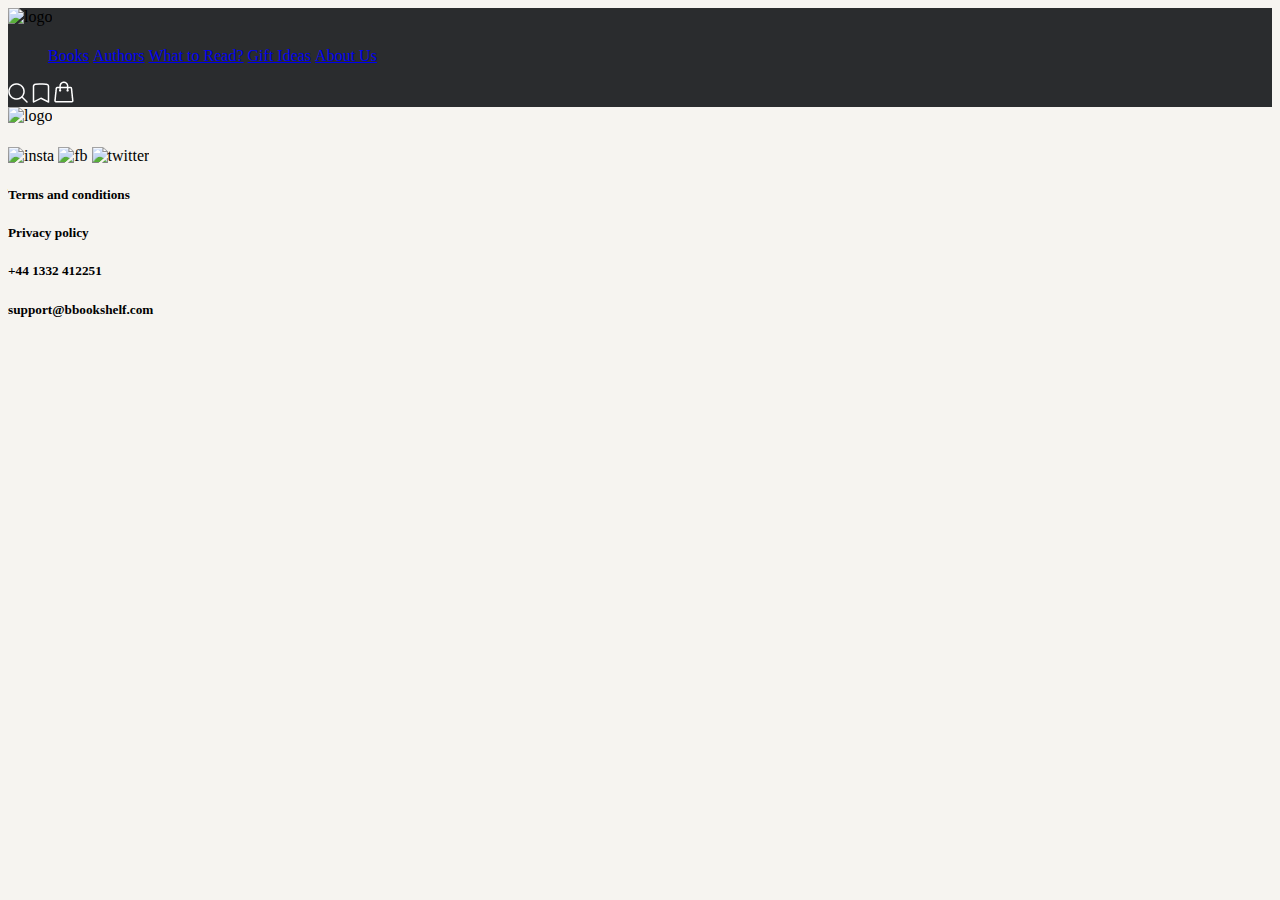
==== index.html @ 76af15f4 "book store layout" ====
<!DOCTYPE html>
<html lang="en">
  <head>
    <meta charset="UTF-8" />
    <meta name="viewport" content="width=device-width, initial-scale=1.0" />
    <title>Tugasan Minggu 2</title>
    <link rel="stylesheet" href="style.css" />
  </head>
  <body style="background-color: #f6f4f0">
    <header style="background-color: #2a2c2e">
      <nav class="header-nav">
        <!-- logo -->
        <div class="header__logo">
          <img src="#" alt="logo" />
          <h1></h1>
        </div>
        <!-- link -->
        <ul class="header__menu">
          <li><a href="#">Books</a></li>
          <li><a href="#">Authors</a></li>
          <li><a href="#">What to Read?</a></li>
          <li><a href="#">Gift Ideas</a></li>
          <li><a href="#">About Us</a></li>
        </ul>
        <!-- social icon -->
        <div class="header__icon">
          <img src="/assets/search.png" alt="search" />
          <img src="/assets/Intersect.png" alt="bookmark" />
          <img src="/assets/cart.png" alt="cart" />
        </div>
        <!-- login -->
        <div class="header__login"></div>
      </nav>
    </header>
    <section class="list-book">
      <!-- list book -->
      <div class="list-book-card">
        <div class="list-book-card__image"></div>
        <div class="list-book-card__author"></div>
        <div class="list-book-card__title"></div>
        <div class="list-book-card__feedback">
          <div class="list-book__feedback__comment"></div>
          <div class="list-book__feedback__rate"></div>
        </div>
        <div class="list-book__price"></div>
      </div>
    </section>
    <footer class="footer">
      <div class="footer__logo">
        <img src="#" alt="logo" />
        <h1></h1>
      </div>
      <div class="footer__social">
        <img src="#" alt="insta" />
        <img src="#" alt="fb" />
        <img src="#" alt="twitter" />
      </div>
      <div class="footer__info">
        <h5>Terms and conditions</h5>
        <h5>Privacy policy</h5>
        <h5>+44 1332 412251</h5>
        <h5>support@bbookshelf.com</h5>
      </div>
    </footer>
  </body>
</html>
---- style.css ----
.header__menu li {
  display: inline;
  list-style: none;
}
.header__menu li::marker {
  color: azure;
}
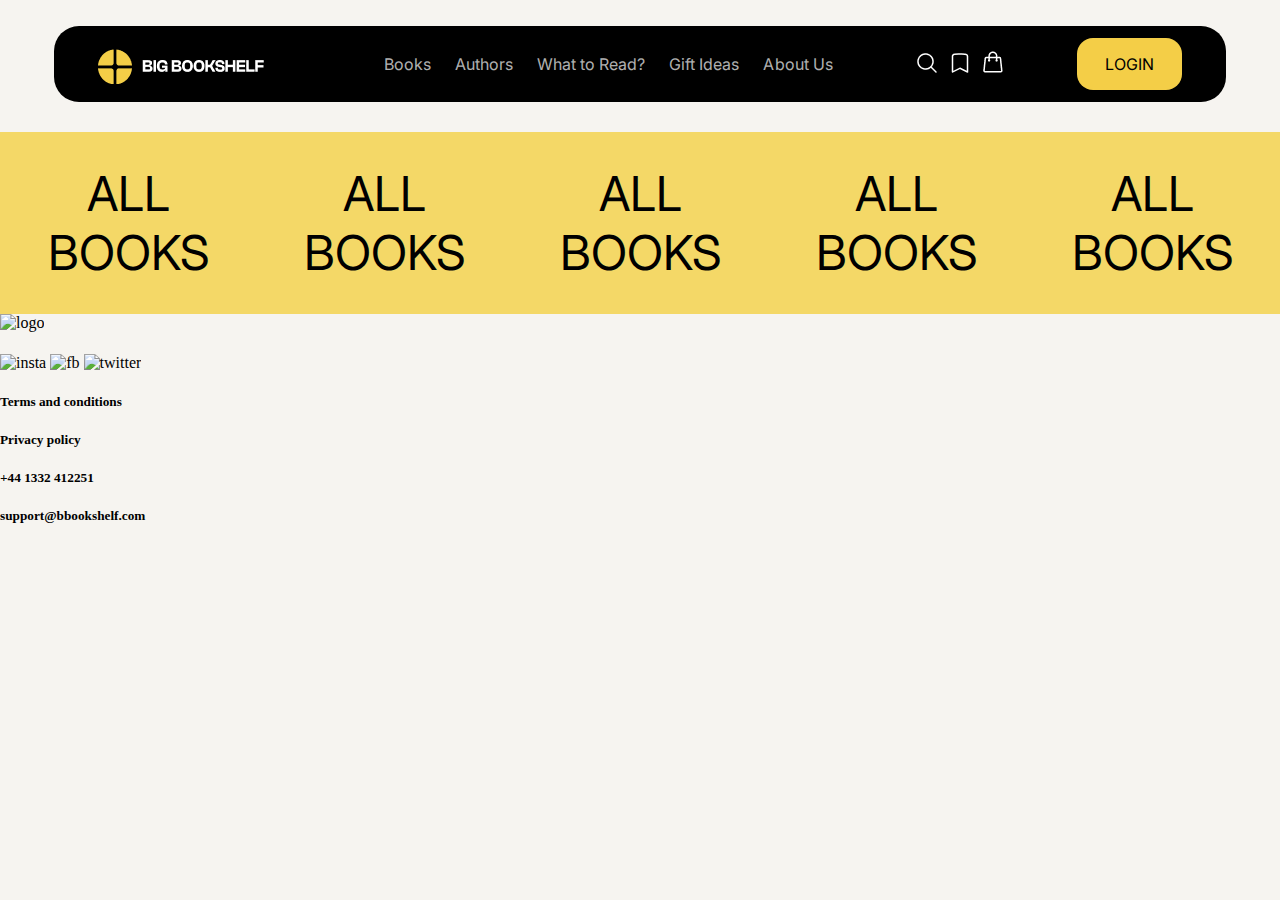
==== commit c6ff4720: "nav bar" ====
--- a/index.html
+++ b/index.html
@@ -5,22 +5,25 @@
     <meta name="viewport" content="width=device-width, initial-scale=1.0" />
     <title>Tugasan Minggu 2</title>
     <link rel="stylesheet" href="style.css" />
+    <link
+      href="https://fonts.googleapis.com/css2?family=Inter:wght@400;700&display=swap"
+      rel="stylesheet"
+    />
   </head>
   <body style="background-color: #f6f4f0">
-    <header style="background-color: #2a2c2e">
+    <header class="header">
       <nav class="header-nav">
         <!-- logo -->
         <div class="header__logo">
-          <img src="#" alt="logo" />
-          <h1></h1>
+          <img src="/assets/logo.png" alt="logo" />
         </div>
         <!-- link -->
-        <ul class="header__menu">
-          <li><a href="#">Books</a></li>
-          <li><a href="#">Authors</a></li>
-          <li><a href="#">What to Read?</a></li>
-          <li><a href="#">Gift Ideas</a></li>
-          <li><a href="#">About Us</a></li>
+        <ul class="header-menu">
+          <li class="link_items"><a href="#">Books</a></li>
+          <li class="link_items"><a href="#">Authors</a></li>
+          <li class="link_items"><a href="#">What to Read?</a></li>
+          <li class="link_items"><a href="#">Gift Ideas</a></li>
+          <li class="link_items"><a href="#">About Us</a></li>
         </ul>
         <!-- social icon -->
         <div class="header__icon">
@@ -29,8 +32,17 @@
           <img src="/assets/cart.png" alt="cart" />
         </div>
         <!-- login -->
-        <div class="header__login"></div>
+        <div class="header__login">
+          <button class="header__loginbutton">LOGIN</button>
+        </div>
       </nav>
+      <div class="titlebar" style="width: 100%; background-color: #f4d867">
+        <h1>ALL BOOKS</h1>
+        <h1>ALL BOOKS</h1>
+        <h1>ALL BOOKS</h1>
+        <h1>ALL BOOKS</h1>
+        <h1>ALL BOOKS</h1>
+      </div>
     </header>
     <section class="list-book">
       <!-- list book -->
--- a/style.css
+++ b/style.css
@@ -1,7 +1,82 @@
-.header__menu li {
+body {
+  margin: 0;
+}
+.header {
+  display: flex;
+  flex-direction: column;
+  align-items: center;
+  gap: 30px;
+  margin: 0;
+}
+.header-nav {
+  display: flex;
+  justify-content: space-around;
+  align-items: center;
+  background-color: #000;
+  padding: 10px;
+  border-radius: 25px;
+  width: 90%;
+  margin-top: 26px;
+}
+.header-menu li {
   display: inline;
-  list-style: none;
 }
-.header__menu li::marker {
-  color: azure;
+
+.header-menu li a {
+  text-decoration: none;
 }
+.link_items {
+  font-family: Inter;
+  font-size: 16px;
+  font-weight: 400;
+  line-height: 24px;
+  letter-spacing: 0.0015em;
+  text-align: center;
+  padding: 10px;
+}
+.link_items a:hover {
+  color: #f4d867;
+}
+.link_items a {
+  color: #ffffffb4;
+}
+
+.header__logo {
+  width: 166px;
+  height: 40px;
+  padding: 5.55px 0.26px 0px 0px;
+  gap: 0px;
+  opacity: 0px;
+}
+.header__loginbutton {
+  font-family: Inter;
+  font-size: 16px;
+  width: Hug (106px) px;
+  height: Hug (56px) px;
+  padding: 16px 28px 16px 28px;
+  /* gap: 12px; */
+  border-radius: 16px;
+  opacity: 0px;
+  /* outline: none; */
+  border: none;
+  background: #f4ce47;
+  cursor: pointer;
+  color: #000;
+}
+.header__icon img {
+  padding: 5px;
+}
+.titlebar h1 {
+  font-family: Inter;
+  font-weight: 400;
+  font-size: 48px;
+  text-align: center;
+  padding-left: 20px;
+  padding-right: 20px;
+}
+.titlebar {
+  display: flex;
+  flex-direction: row;
+  justify-content: center;
+  background-color: #f4ce47;
+}
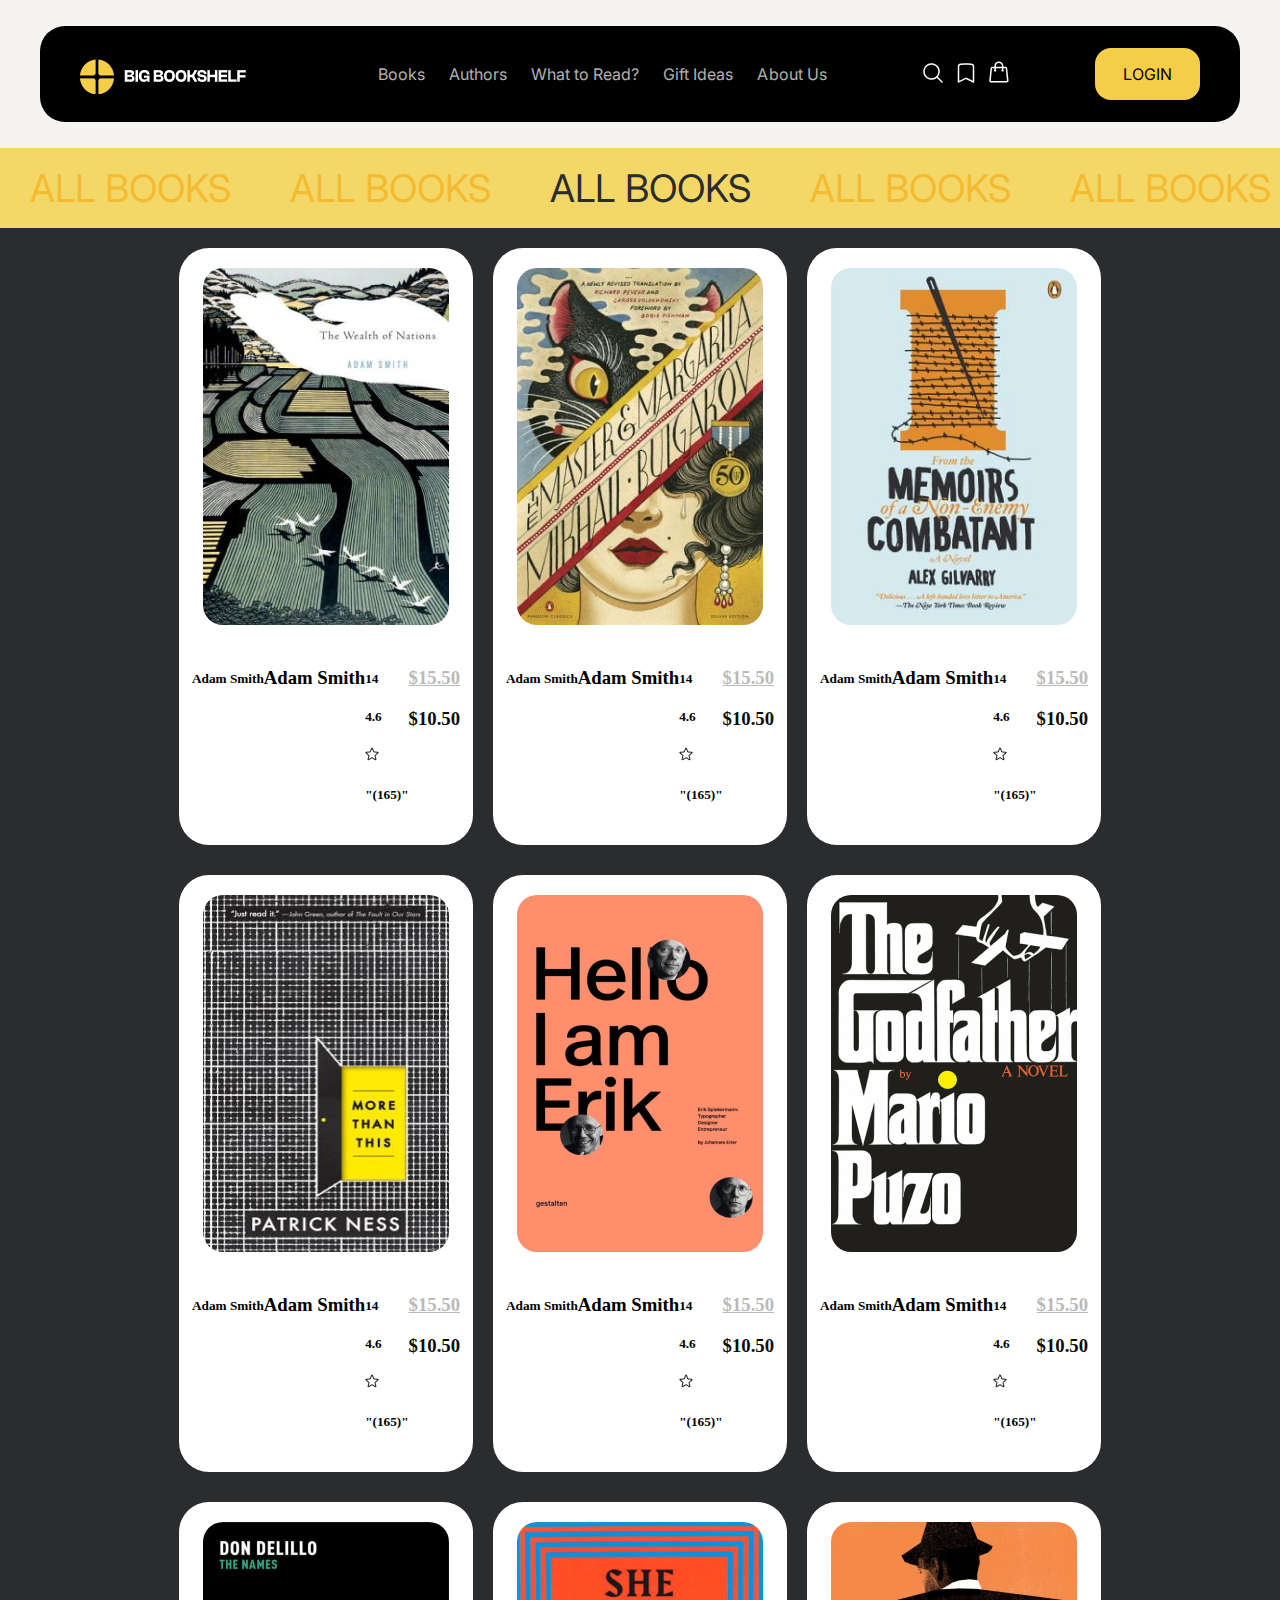
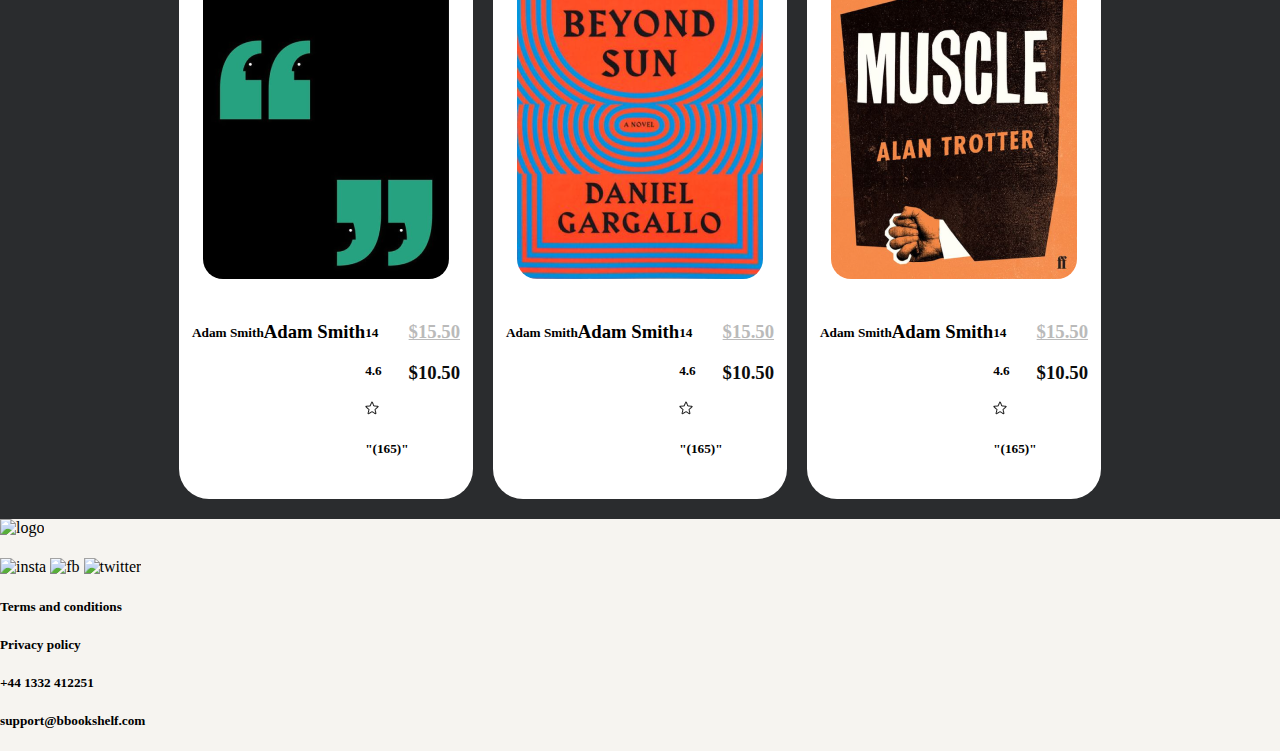
==== commit 802b1a83: "list card" ====
--- a/index.html
+++ b/index.html
@@ -36,25 +36,244 @@
           <button class="header__loginbutton">LOGIN</button>
         </div>
       </nav>
+    </header>
+    <section>
       <div class="titlebar" style="width: 100%; background-color: #f4d867">
         <h1>ALL BOOKS</h1>
         <h1>ALL BOOKS</h1>
-        <h1>ALL BOOKS</h1>
-        <h1>ALL BOOKS</h1>
-        <h1>ALL BOOKS</h1>
-      </div>
-    </header>
+        <h1 style="color: #2a2c2e">ALL BOOKS</h1>
+        <h1>ALL BOOKS</h1>
+        <h1>ALL BOOKS</h1>
+      </div>
+    </section>
     <section class="list-book">
-      <!-- list book -->
-      <div class="list-book-card">
-        <div class="list-book-card__image"></div>
-        <div class="list-book-card__author"></div>
-        <div class="list-book-card__title"></div>
-        <div class="list-book-card__feedback">
-          <div class="list-book__feedback__comment"></div>
-          <div class="list-book__feedback__rate"></div>
-        </div>
-        <div class="list-book__price"></div>
+      <div class="wrap">
+        <!-- list book -->
+        <div class="list-book-card">
+          <div class="list-book-card__image">
+            <img src="/assets/tellthewolvesimhome 1.png" alt="cardphoto" />
+          </div>
+          <div class="list-book-card__author">
+            <h5>Adam Smith</h5>
+          </div>
+          <div class="list-book-card__title">
+            <h3>Adam Smith</h3>
+          </div>
+          <div class="list-book-card__feedback">
+            <div class="list-book__feedback__comment">
+              <h5>14</h5>
+            </div>
+            <div class="list-book__feedback__rate">
+              <h5>4.6</h5>
+              <img src="/assets/Star 5.png" alt="" />
+              <h5>"(165)"</h5>
+            </div>
+          </div>
+          <div class="list-book__price">
+            <h3 style="color: #bababa; text-decoration: underline">$15.50</h3>
+            <h3 style="color: #0c0c0c">$10.50</h3>
+          </div>
+        </div>
+        <div class="list-book-card">
+          <div class="list-book-card__image">
+            <img src="/assets/tellthewolvesimhome 2.png" alt="cardphoto" />
+          </div>
+          <div class="list-book-card__author">
+            <h5>Adam Smith</h5>
+          </div>
+          <div class="list-book-card__title">
+            <h3>Adam Smith</h3>
+          </div>
+          <div class="list-book-card__feedback">
+            <div class="list-book__feedback__comment">
+              <h5>14</h5>
+            </div>
+            <div class="list-book__feedback__rate">
+              <h5>4.6</h5>
+              <img src="/assets/Star 5.png" alt="" />
+              <h5>"(165)"</h5>
+            </div>
+          </div>
+          <div class="list-book__price">
+            <h3 style="color: #bababa; text-decoration: underline">$15.50</h3>
+            <h3 style="color: #0c0c0c">$10.50</h3>
+          </div>
+        </div>
+        <div class="list-book-card">
+          <div class="list-book-card__image">
+            <img src="/assets/tellthewolvesimhome 3.png" alt="cardphoto" />
+          </div>
+          <div class="list-book-card__author">
+            <h5>Adam Smith</h5>
+          </div>
+          <div class="list-book-card__title">
+            <h3>Adam Smith</h3>
+          </div>
+          <div class="list-book-card__feedback">
+            <div class="list-book__feedback__comment">
+              <h5>14</h5>
+            </div>
+            <div class="list-book__feedback__rate">
+              <h5>4.6</h5>
+              <img src="/assets/Star 5.png" alt="" />
+              <h5>"(165)"</h5>
+            </div>
+          </div>
+          <div class="list-book__price">
+            <h3 style="color: #bababa; text-decoration: underline">$15.50</h3>
+            <h3 style="color: #0c0c0c">$10.50</h3>
+          </div>
+        </div>
+        <div class="list-book-card">
+          <div class="list-book-card__image">
+            <img src="/assets/tellthewolvesimhome 4.png" alt="cardphoto" />
+          </div>
+          <div class="list-book-card__author">
+            <h5>Adam Smith</h5>
+          </div>
+          <div class="list-book-card__title">
+            <h3>Adam Smith</h3>
+          </div>
+          <div class="list-book-card__feedback">
+            <div class="list-book__feedback__comment">
+              <h5>14</h5>
+            </div>
+            <div class="list-book__feedback__rate">
+              <h5>4.6</h5>
+              <img src="/assets/Star 5.png" alt="" />
+              <h5>"(165)"</h5>
+            </div>
+          </div>
+          <div class="list-book__price">
+            <h3 style="color: #bababa; text-decoration: underline">$15.50</h3>
+            <h3 style="color: #0c0c0c">$10.50</h3>
+          </div>
+        </div>
+        <div class="list-book-card">
+          <div class="list-book-card__image">
+            <img src="/assets/tellthewolvesimhome 5.png" alt="cardphoto" />
+          </div>
+          <div class="list-book-card__author">
+            <h5>Adam Smith</h5>
+          </div>
+          <div class="list-book-card__title">
+            <h3>Adam Smith</h3>
+          </div>
+          <div class="list-book-card__feedback">
+            <div class="list-book__feedback__comment">
+              <h5>14</h5>
+            </div>
+            <div class="list-book__feedback__rate">
+              <h5>4.6</h5>
+              <img src="/assets/Star 5.png" alt="" />
+              <h5>"(165)"</h5>
+            </div>
+          </div>
+          <div class="list-book__price">
+            <h3 style="color: #bababa; text-decoration: underline">$15.50</h3>
+            <h3 style="color: #0c0c0c">$10.50</h3>
+          </div>
+        </div>
+        <div class="list-book-card">
+          <div class="list-book-card__image">
+            <img src="/assets/tellthewolvesimhome 6.png" alt="cardphoto" />
+          </div>
+          <div class="list-book-card__author">
+            <h5>Adam Smith</h5>
+          </div>
+          <div class="list-book-card__title">
+            <h3>Adam Smith</h3>
+          </div>
+          <div class="list-book-card__feedback">
+            <div class="list-book__feedback__comment">
+              <h5>14</h5>
+            </div>
+            <div class="list-book__feedback__rate">
+              <h5>4.6</h5>
+              <img src="/assets/Star 5.png" alt="" />
+              <h5>"(165)"</h5>
+            </div>
+          </div>
+          <div class="list-book__price">
+            <h3 style="color: #bababa; text-decoration: underline">$15.50</h3>
+            <h3 style="color: #0c0c0c">$10.50</h3>
+          </div>
+        </div>
+        <div class="list-book-card">
+          <div class="list-book-card__image">
+            <img src="/assets/tellthewolvesimhome 7.png" alt="cardphoto" />
+          </div>
+          <div class="list-book-card__author">
+            <h5>Adam Smith</h5>
+          </div>
+          <div class="list-book-card__title">
+            <h3>Adam Smith</h3>
+          </div>
+          <div class="list-book-card__feedback">
+            <div class="list-book__feedback__comment">
+              <h5>14</h5>
+            </div>
+            <div class="list-book__feedback__rate">
+              <h5>4.6</h5>
+              <img src="/assets/Star 5.png" alt="" />
+              <h5>"(165)"</h5>
+            </div>
+          </div>
+          <div class="list-book__price">
+            <h3 style="color: #bababa; text-decoration: underline">$15.50</h3>
+            <h3 style="color: #0c0c0c">$10.50</h3>
+          </div>
+        </div>
+        <div class="list-book-card">
+          <div class="list-book-card__image">
+            <img src="/assets/tellthewolvesimhome 8.png" alt="cardphoto" />
+          </div>
+          <div class="list-book-card__author">
+            <h5>Adam Smith</h5>
+          </div>
+          <div class="list-book-card__title">
+            <h3>Adam Smith</h3>
+          </div>
+          <div class="list-book-card__feedback">
+            <div class="list-book__feedback__comment">
+              <h5>14</h5>
+            </div>
+            <div class="list-book__feedback__rate">
+              <h5>4.6</h5>
+              <img src="/assets/Star 5.png" alt="" />
+              <h5>"(165)"</h5>
+            </div>
+          </div>
+          <div class="list-book__price">
+            <h3 style="color: #bababa; text-decoration: underline">$15.50</h3>
+            <h3 style="color: #0c0c0c">$10.50</h3>
+          </div>
+        </div>
+        <div class="list-book-card">
+          <div class="list-book-card__image">
+            <img src="/assets/tellthewolvesimhome 9.png" alt="cardphoto" />
+          </div>
+          <div class="list-book-card__author">
+            <h5>Adam Smith</h5>
+          </div>
+          <div class="list-book-card__title">
+            <h3>Adam Smith</h3>
+          </div>
+          <div class="list-book-card__feedback">
+            <div class="list-book__feedback__comment">
+              <h5>14</h5>
+            </div>
+            <div class="list-book__feedback__rate">
+              <h5>4.6</h5>
+              <img src="/assets/Star 5.png" alt="" />
+              <h5>"(165)"</h5>
+            </div>
+          </div>
+          <div class="list-book__price">
+            <h3 style="color: #bababa; text-decoration: underline">$15.50</h3>
+            <h3 style="color: #0c0c0c">$10.50</h3>
+          </div>
+        </div>
       </div>
     </section>
     <footer class="footer">
--- a/style.css
+++ b/style.css
@@ -3,20 +3,24 @@
 }
 .header {
   display: flex;
-  flex-direction: column;
+  flex-direction: row;
+  justify-content: center;
   align-items: center;
   gap: 30px;
-  margin: 0;
+  padding-top: 26px;
+  padding-bottom: 26px;
 }
 .header-nav {
   display: flex;
   justify-content: space-around;
   align-items: center;
+  flex-wrap: wrap;
+  width: 1200px;
+  height: 96px;
   background-color: #000;
-  padding: 10px;
+  /* padding: 10px; */
   border-radius: 25px;
-  width: 90%;
-  margin-top: 26px;
+  /* margin-top: 26px; */
 }
 .header-menu li {
   display: inline;
@@ -69,14 +73,53 @@
 .titlebar h1 {
   font-family: Inter;
   font-weight: 400;
-  font-size: 48px;
+  font-size: 38px;
   text-align: center;
   padding-left: 20px;
   padding-right: 20px;
+  color: #f4ba30;
+  width: 220px;
 }
 .titlebar {
   display: flex;
-  flex-direction: row;
+  /* flex-direction: row; */
   justify-content: center;
-  background-color: #f4ce47;
+  align-items: center;
+  /* flex-wrap: wrap; */
+  /* height: 50px; */
+  min-width: 1300px;
+  width: 100%;
+  height: 80px;
+  margin: 0 auto;
 }
+.wrap {
+  display: flex;
+  flex-wrap: wrap;
+  justify-content: center;
+  column-gap: 20px;
+  row-gap: 30px;
+  width: 1070px;
+  /* min-width: 1070px; */
+}
+.list-book {
+  display: flex;
+  justify-content: center;
+  background-color: #2a2c2e;
+  padding: 20px;
+}
+.list-book-card {
+  display: flex;
+  flex-wrap: wrap;
+  justify-content: center;
+  background-color: white;
+  border-radius: 30px;
+  height: 577px;
+  width: 294px;
+  padding-top: 20px;
+  /* gap: 8px; */
+}
+.list-book-card__image img {
+  height: 357px;
+  width: 246px;
+  border-radius: 20px;
+}
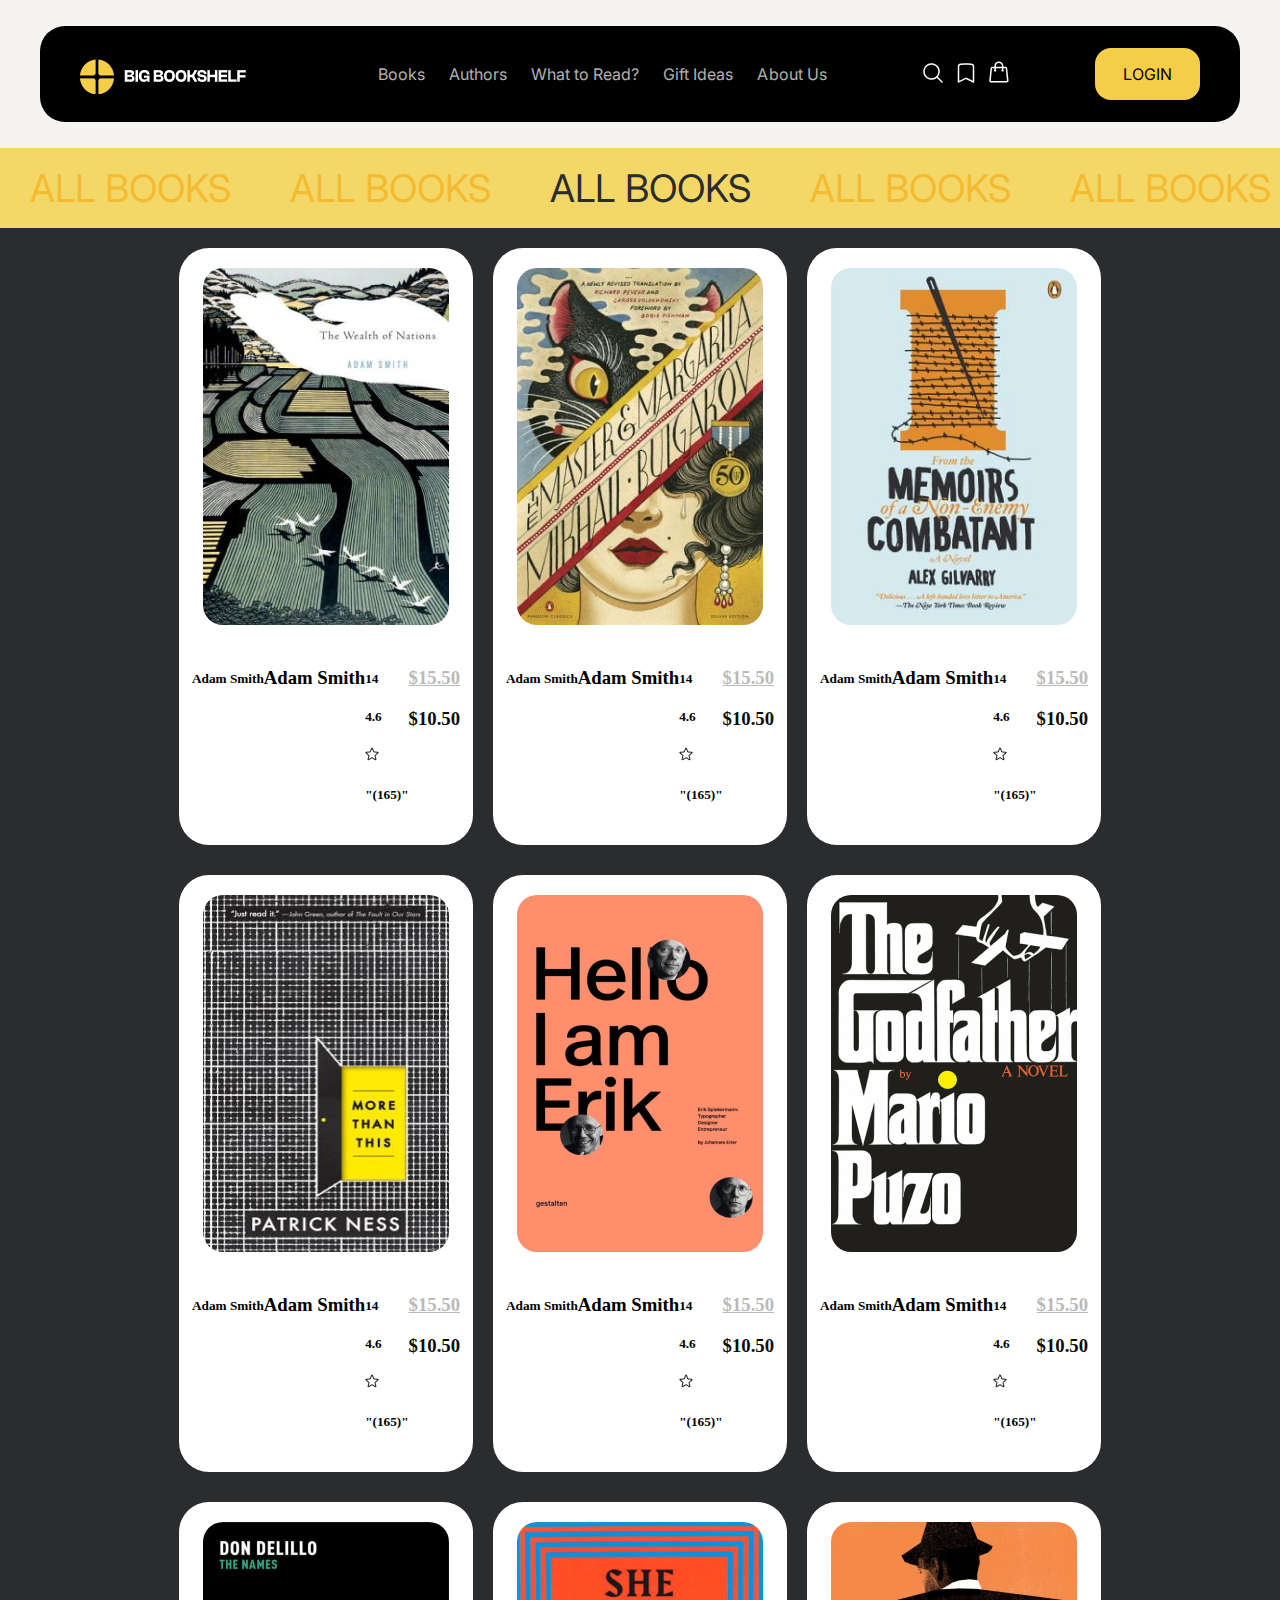
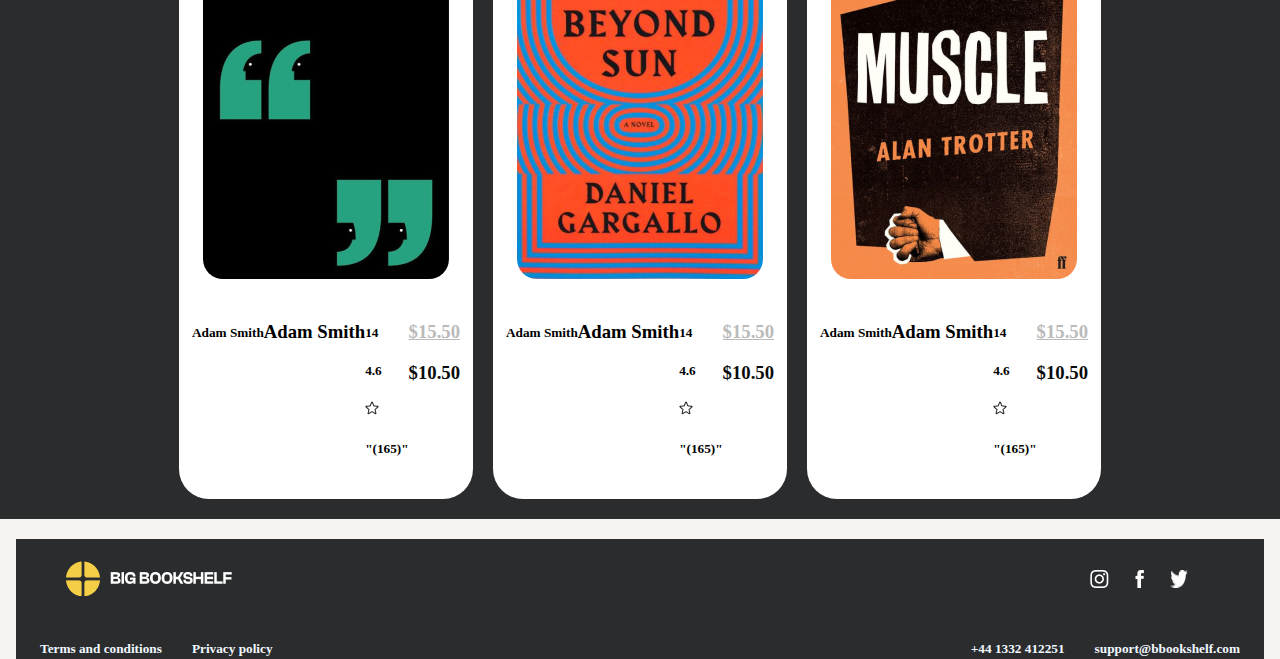
==== commit 022a6dbd: "Finishing" ====
--- a/index.html
+++ b/index.html
@@ -276,22 +276,43 @@
         </div>
       </div>
     </section>
-    <footer class="footer">
-      <div class="footer__logo">
-        <img src="#" alt="logo" />
-        <h1></h1>
-      </div>
-      <div class="footer__social">
-        <img src="#" alt="insta" />
-        <img src="#" alt="fb" />
-        <img src="#" alt="twitter" />
-      </div>
-      <div class="footer__info">
-        <h5>Terms and conditions</h5>
-        <h5>Privacy policy</h5>
-        <h5>+44 1332 412251</h5>
-        <h5>support@bbookshelf.com</h5>
-      </div>
-    </footer>
+    <div class="wrap_footer">
+      <footer class="footer">
+        <div class="footer__top">
+          <div class="footer__logo">
+            <img src="/assets/logo.png" alt="logo" />
+            <h1></h1>
+          </div>
+          <div class="footer__social">
+            <img src="/assets/insta.png" alt="insta" />
+            <img src="/assets/fb.png" alt="fb" />
+            <img src="/assets/twitter.png" alt="twitter" />
+          </div>
+        </div>
+        <div class="footer__bottom">
+          <div class="footer__info">
+            <div
+              class="sideleftbottom"
+              style="
+                width: 50%;
+                display: flex;
+                gap: 30px;
+                justify-content: start;
+              "
+            >
+              <h5>Terms and conditions</h5>
+              <h5>Privacy policy</h5>
+            </div>
+            <div
+              class="siderightbottom"
+              style="width: 50%; display: flex; gap: 30px; justify-content: end"
+            >
+              <h5>+44 1332 412251</h5>
+              <h5>support@bbookshelf.com</h5>
+            </div>
+          </div>
+        </div>
+      </footer>
+    </div>
   </body>
 </html>
--- a/style.css
+++ b/style.css
@@ -123,3 +123,55 @@
   width: 246px;
   border-radius: 20px;
 }
+.wrap_footer {
+  display: flex;
+  justify-content: center;
+  margin-top: 20px;
+}
+.footer {
+  display: flex;
+  flex-wrap: wrap;
+  justify-content: space-around;
+  /* align-content: space-between; */
+  height: 120px;
+  width: 1248px;
+  background-color: #2a2c2e;
+}
+.footer__top {
+  display: flex;
+  width: 1200px;
+  justify-content: space-between;
+  align-items: center;
+  padding-left: 50px;
+  padding-right: 50px;
+  height: 80px;
+  /* flex-direction: row; */
+  /* justify-items: stretch; */
+}
+.footer__social {
+  display: flex;
+  width: 150px;
+  justify-content: space-evenly;
+}
+.footer__social img {
+  display: flex;
+  /* flex-direction: row; */
+  /* width: 150px; */
+  justify-content: space-around;
+}
+.footer__logo {
+  display: flex;
+  align-items: center;
+}
+.footer__bottom {
+  display: flex;
+  justify-content: space-around;
+  width: 1200px;
+}
+.footer__info {
+  display: flex;
+  width: 1200px;
+  color: aliceblue;
+  column-gap: 45px;
+  height: 40px;
+}
